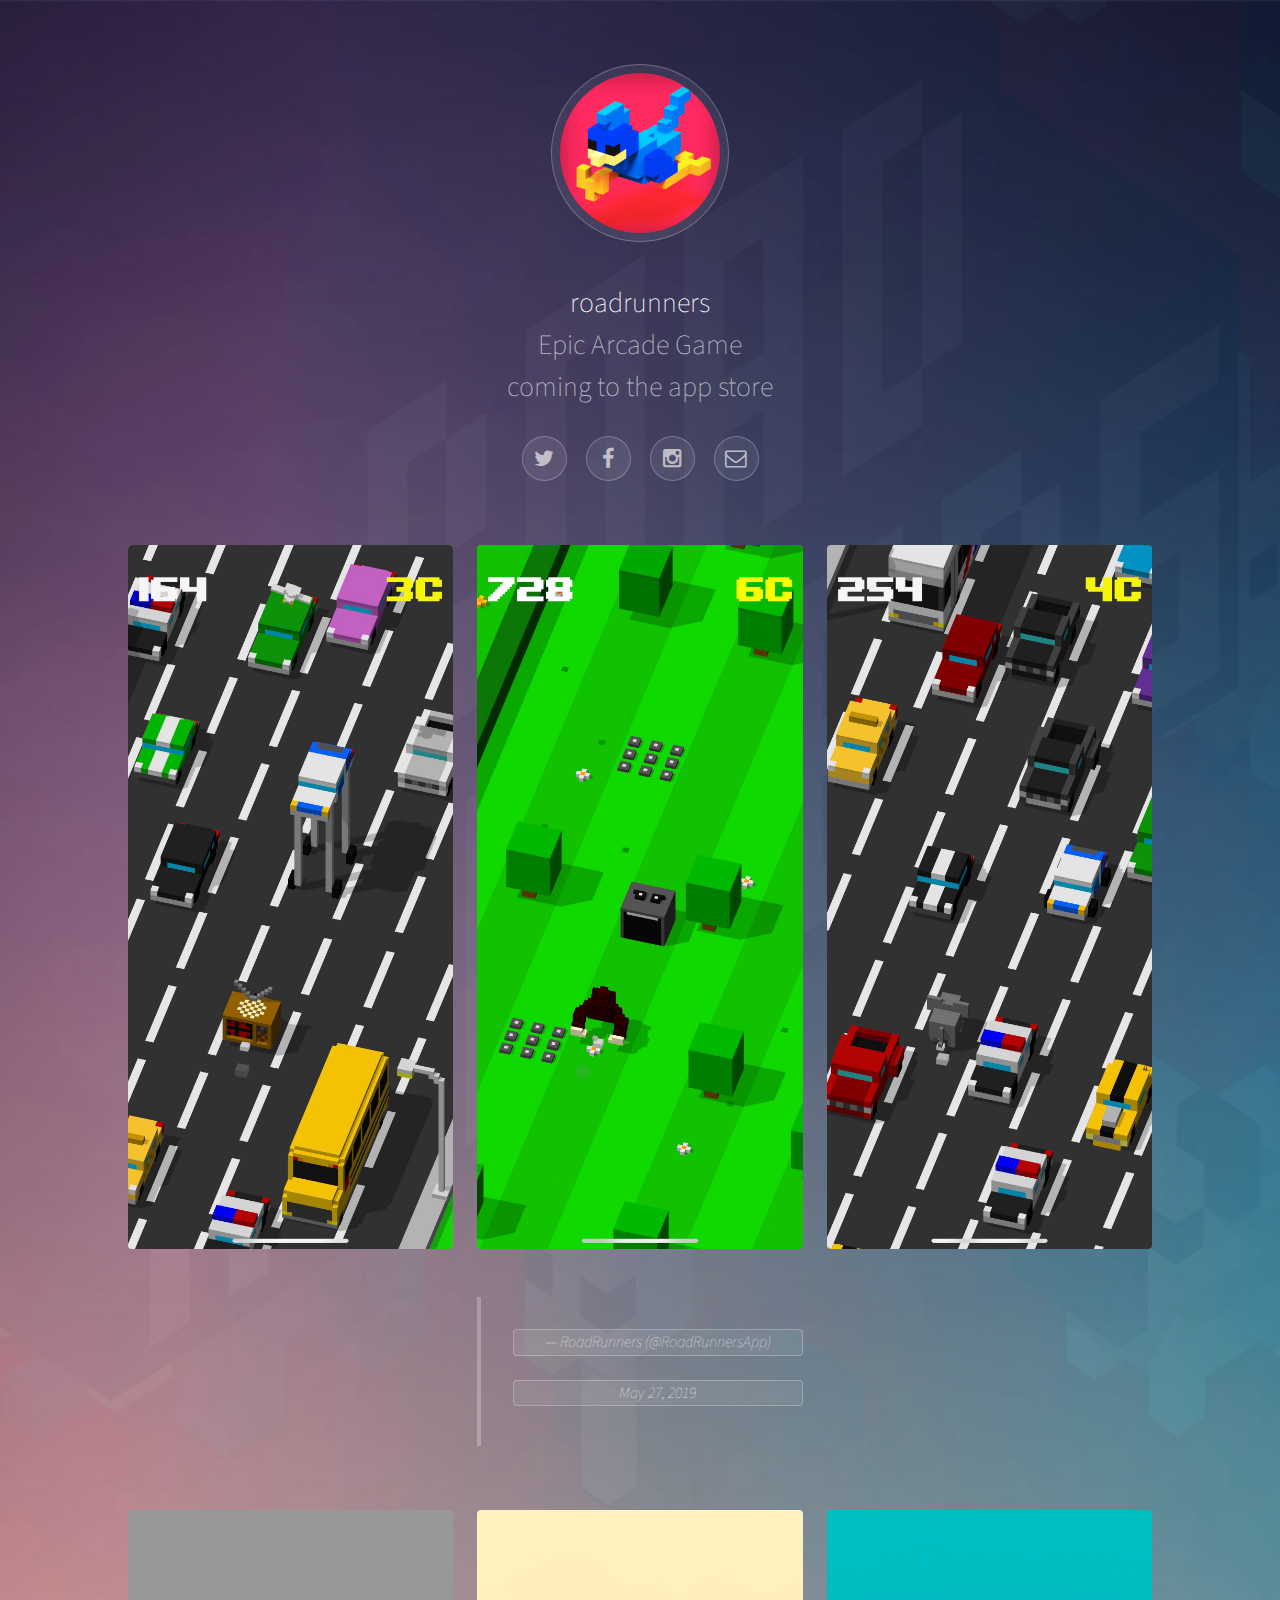
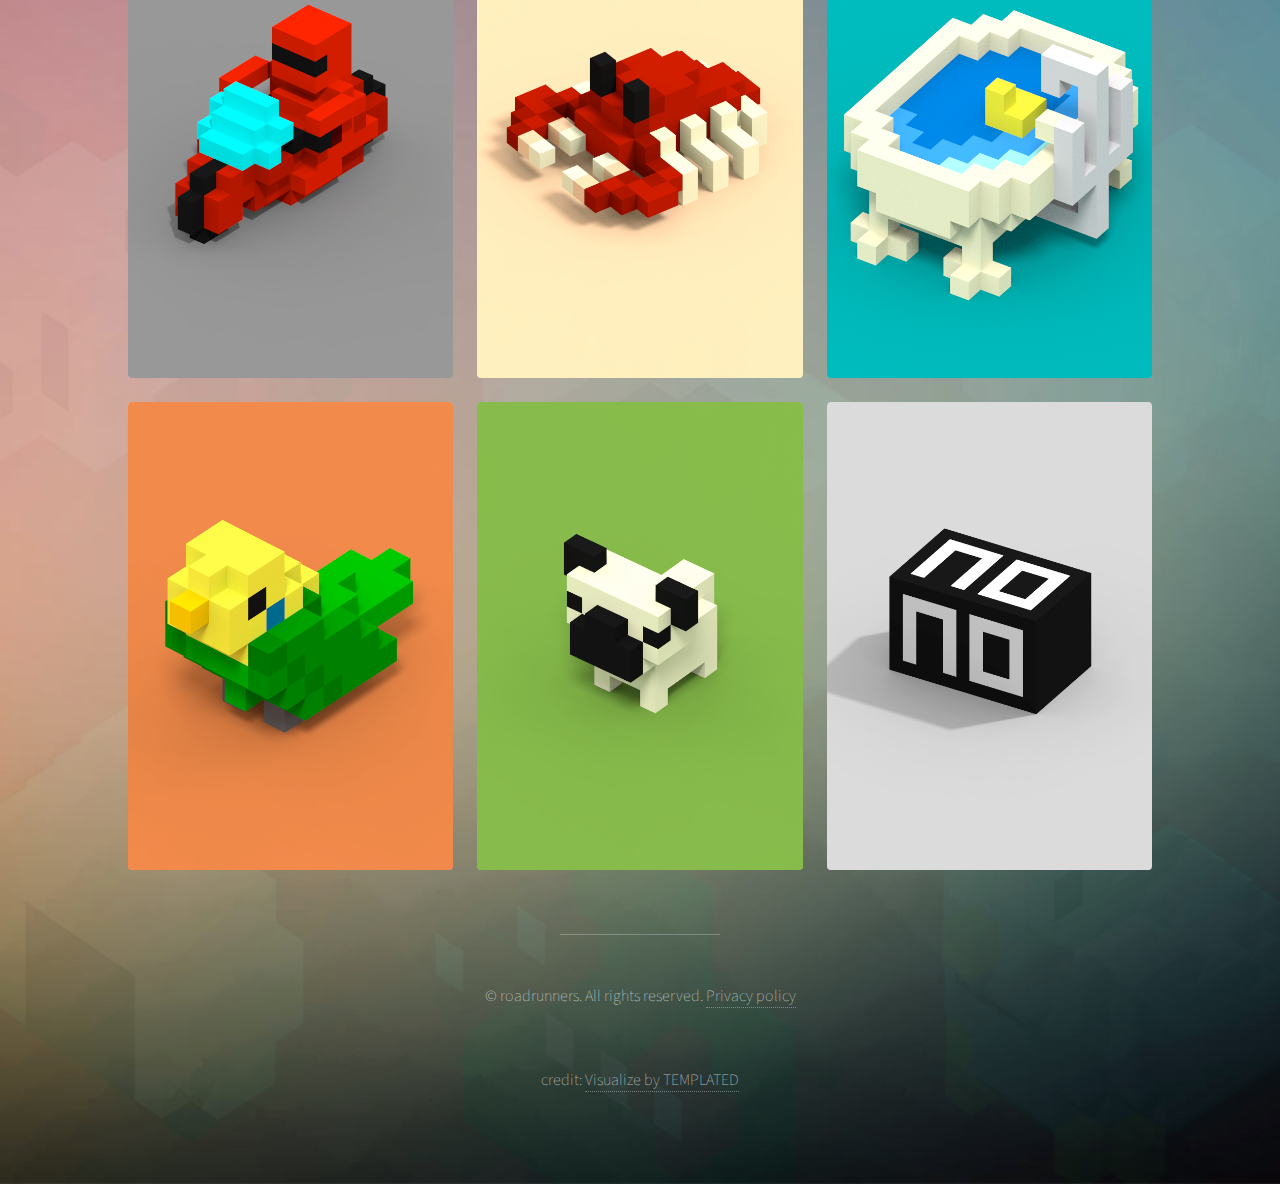
==== privacypolicy.html @ 6cb9d111 "Add files via upload" ====
<!DOCTYPE HTML>
<!--
	Visualize by TEMPLATED
	templated.co @templatedco
	Released for free under the Creative Commons Attribution 3.0 license (templated.co/license)
-->
<html>
	<head>
		<title>roadrunners</title>
		<meta charset="utf-8" />
		<meta name="viewport" content="width=device-width, initial-scale=1" />
		<link rel="stylesheet" href="assets/css/main.css" />
	</head>
	<body>

		<!-- Wrapper -->
			<div id="wrapper">

				<!-- Header -->
					<header id="header">
						<span class="avatar"><img src="images/avatar.jpg" alt="" /></span>
						<h1><strong>roadrunners</strong><br/>
                        Epic Arcade Game<br/>
						coming to the app store<br/>
                       <!-- <img src="images/badge.png" alt="" /> --></h1>
						<ul class="icons">
							<li><a href="https://twitter.com/?prefetchTimestamp=1560067220308" class="icon style2 fa-twitter"><span class="label">Twitter</span></a></li>
							<li><a href="#" class="icon style2 fa-facebook"><span class="label">Facebook</span></a></li>
							<li><a href="https://www.instagram.com" class="icon style2 fa-instagram"><span class="label">Instagram</span></a></li>
							<li><a href="mailto:lcsmnt@protonmail.com" class="icon style2 fa-envelope-o"><span class="label">Email</span></a></li>
						</ul>
					</header>

				<!-- Main -->
					<section id="main">

						<!-- Thumbnails -->
							<section class="thumbnails">
								<div>
									<a href="images/fulls/01.jpg">
										<img src="images/thumbs/x1.jpg" alt="" />
									</a>
									<!--<a href="images/fulls/02.jpg">
										<img src="images/thumbs/x2.jpg" alt="" />
										<h3>Lorem ipsum dolor sit amet</h3>
									</a> -->
								</div>
								<div>
									<a href="images/fulls/03.jpg">
										<img src="images/thumbs/x4.jpg" alt="" />
									</a>
									<a href="images/fulls/04.jpg">
                                        <blockquote class="twitter-tweet" data-lang="en"><p lang="und" dir="ltr">&mdash; RoadRunners (@RoadRunnersApp) <a href="https://twitter.com/RoadRunnersApp/status/1133110046114615296?ref_src=twsrc%5Etfw">May 27, 2019</a></blockquote> <script async src="https://platform.twitter.com/widgets.js" charset="utf-8"></script>
									</a>
									<!--<a href="images/fulls/05.jpg">
										<img src="images/thumbs/launch.jpg" alt="" />
										<h3>Lorem ipsum dolor sit amet</h3>
									</a> -->
								</div>
								<div>
									<a href="images/fulls/06.jpg">
										<img src="images/thumbs/x6.jpg" alt="" />
									</a>
									<!--<a href="images/fulls/07.jpg">
										<img src="images/thumbs/x5.jpg" alt="" />
										<h3>Lorem ipsum dolor sit amet</h3>
									</a> -->
								</div>
							</section>

					</section>
                    
                    <section id="main">
                        
                        <!-- Thumbnails 2 -->
                        <section class="thumbnails">
                            <div>
                                <a href="images/fulls/BikeAR.jpg">
                                    <img src="images/thumbs/BikeAR.jpg" alt="" />
                                </a>
                                <a href="images/fulls/02.jpg">
                                 <img src="images/thumbs/ParakeetAR.jpg" alt="" />
                                 </a>
                            </div>
                            <div>
                                <a href="images/fulls/CrabAR.jpg">
                                    <img src="images/thumbs/CrabAR.jpg" alt="" />
                                </a>
                                <a href="images/fulls/NoAR.jpg">
                                    <img src="images/thumbs/PugAR.jpg" alt="" />
                                </a>
                            </div>
                            <div>
                                <a href="images/fulls/OldTubAR.jpg">
                                    <img src="images/thumbs/OldTubAR.jpg" alt="" />
                                </a>
                                <a href="images/fulls/NoAR.jpg">
                                    <img src="images/thumbs/NoAR.jpg" alt="" />
                                </a>
                            </div>
                        </section>
                        
                    </section>
                    
                    
                    
				<!-- Footer -->
					<footer id="footer">
						<p>&copy; roadrunners. All rights reserved. <a href="http://templated.co">Privacy policy</a></p><br/>
                        <p>credit: <a href="http://templated.co">Visualize by TEMPLATED</a></p><br/>
					</footer>

			</div>

		<!-- Scripts -->
			<script src="assets/js/jquery.min.js"></script>
			<script src="assets/js/jquery.poptrox.min.js"></script>
			<script src="assets/js/skel.min.js"></script>
			<script src="assets/js/main.js"></script>

	</body>
</html>
---- assets/css/main.css ----
@charset "UTF-8";
@import url(font-awesome.min.css);
@import url("http://fonts.googleapis.com/css?family=Source+Sans+Pro:200");

/*
	Visualize by TEMPLATED
	templated.co @templatedco
	Released for free under the Creative Commons Attribution 3.0 license (templated.co/license)
*/

/* Reset */

	html, body, div, span, applet, object, iframe, h1, h2, h3, h4, h5, h6, p, blockquote, pre, a, abbr, acronym, address, big, cite, code, del, dfn, em, img, ins, kbd, q, s, samp, small, strike, strong, sub, sup, tt, var, b, u, i, center, dl, dt, dd, ol, ul, li, fieldset, form, label, legend, table, caption, tbody, tfoot, thead, tr, th, td, article, aside, canvas, details, embed, figure, figcaption, footer, header, hgroup, menu, nav, output, ruby, section, summary, time, mark, audio, video {
		margin: 0;
		padding: 0;
		border: 0;
		font-size: 100%;
		font: inherit;
		vertical-align: baseline;
	}

	article, aside, details, figcaption, figure, footer, header, hgroup, menu, nav, section {
		display: block;
	}

	body {
		line-height: 1;
	}

	ol, ul {
		list-style: none;
	}

	blockquote, q {
		quotes: none;
	}

	blockquote:before, blockquote:after, q:before, q:after {
		content: '';
		content: none;
	}

	table {
		border-collapse: collapse;
		border-spacing: 0;
	}

	body {
		-webkit-text-size-adjust: none;
	}

/* Box Model */

	*, *:before, *:after {
		-moz-box-sizing: border-box;
		-webkit-box-sizing: border-box;
		box-sizing: border-box;
	}

/* Grid */

	.row {
		border-bottom: solid 1px transparent;
		-moz-box-sizing: border-box;
		-webkit-box-sizing: border-box;
		box-sizing: border-box;
	}

	.row > * {
		float: left;
		-moz-box-sizing: border-box;
		-webkit-box-sizing: border-box;
		box-sizing: border-box;
	}

	.row:after, .row:before {
		content: '';
		display: block;
		clear: both;
		height: 0;
	}

	.row.uniform > * > :first-child {
		margin-top: 0;
	}

	.row.uniform > * > :last-child {
		margin-bottom: 0;
	}

	.row.\30 \25 > * {
		padding: 0 0 0 0em;
	}

	.row.\30 \25 {
		margin: 0 0 -1px 0em;
	}

	.row.uniform.\30 \25 > * {
		padding: 0em 0 0 0em;
	}

	.row.uniform.\30 \25 {
		margin: 0em 0 -1px 0em;
	}

	.row > * {
		padding: 0 0 0 2em;
	}

	.row {
		margin: 0 0 -1px -2em;
	}

	.row.uniform > * {
		padding: 2em 0 0 2em;
	}

	.row.uniform {
		margin: -2em 0 -1px -2em;
	}

	.row.\32 00\25 > * {
		padding: 0 0 0 4em;
	}

	.row.\32 00\25 {
		margin: 0 0 -1px -4em;
	}

	.row.uniform.\32 00\25 > * {
		padding: 4em 0 0 4em;
	}

	.row.uniform.\32 00\25 {
		margin: -4em 0 -1px -4em;
	}

	.row.\31 50\25 > * {
		padding: 0 0 0 3em;
	}

	.row.\31 50\25 {
		margin: 0 0 -1px -3em;
	}

	.row.uniform.\31 50\25 > * {
		padding: 3em 0 0 3em;
	}

	.row.uniform.\31 50\25 {
		margin: -3em 0 -1px -3em;
	}

	.row.\35 0\25 > * {
		padding: 0 0 0 1em;
	}

	.row.\35 0\25 {
		margin: 0 0 -1px -1em;
	}

	.row.uniform.\35 0\25 > * {
		padding: 1em 0 0 1em;
	}

	.row.uniform.\35 0\25 {
		margin: -1em 0 -1px -1em;
	}

	.row.\32 5\25 > * {
		padding: 0 0 0 0.5em;
	}

	.row.\32 5\25 {
		margin: 0 0 -1px -0.5em;
	}

	.row.uniform.\32 5\25 > * {
		padding: 0.5em 0 0 0.5em;
	}

	.row.uniform.\32 5\25 {
		margin: -0.5em 0 -1px -0.5em;
	}

	.\31 2u, .\31 2u\24 {
		width: 100%;
		clear: none;
		margin-left: 0;
	}

	.\31 1u, .\31 1u\24 {
		width: 91.6666666667%;
		clear: none;
		margin-left: 0;
	}

	.\31 0u, .\31 0u\24 {
		width: 83.3333333333%;
		clear: none;
		margin-left: 0;
	}

	.\39 u, .\39 u\24 {
		width: 75%;
		clear: none;
		margin-left: 0;
	}

	.\38 u, .\38 u\24 {
		width: 66.6666666667%;
		clear: none;
		margin-left: 0;
	}

	.\37 u, .\37 u\24 {
		width: 58.3333333333%;
		clear: none;
		margin-left: 0;
	}

	.\36 u, .\36 u\24 {
		width: 50%;
		clear: none;
		margin-left: 0;
	}

	.\35 u, .\35 u\24 {
		width: 41.6666666667%;
		clear: none;
		margin-left: 0;
	}

	.\34 u, .\34 u\24 {
		width: 33.3333333333%;
		clear: none;
		margin-left: 0;
	}

	.\33 u, .\33 u\24 {
		width: 25%;
		clear: none;
		margin-left: 0;
	}

	.\32 u, .\32 u\24 {
		width: 16.6666666667%;
		clear: none;
		margin-left: 0;
	}

	.\31 u, .\31 u\24 {
		width: 8.3333333333%;
		clear: none;
		margin-left: 0;
	}

	.\31 2u\24 + *,
	.\31 1u\24 + *,
	.\31 0u\24 + *,
	.\39 u\24 + *,
	.\38 u\24 + *,
	.\37 u\24 + *,
	.\36 u\24 + *,
	.\35 u\24 + *,
	.\34 u\24 + *,
	.\33 u\24 + *,
	.\32 u\24 + *,
	.\31 u\24 + * {
		clear: left;
	}

	.\-11u {
		margin-left: 91.66667%;
	}

	.\-10u {
		margin-left: 83.33333%;
	}

	.\-9u {
		margin-left: 75%;
	}

	.\-8u {
		margin-left: 66.66667%;
	}

	.\-7u {
		margin-left: 58.33333%;
	}

	.\-6u {
		margin-left: 50%;
	}

	.\-5u {
		margin-left: 41.66667%;
	}

	.\-4u {
		margin-left: 33.33333%;
	}

	.\-3u {
		margin-left: 25%;
	}

	.\-2u {
		margin-left: 16.66667%;
	}

	.\-1u {
		margin-left: 8.33333%;
	}

	@media screen and (max-width: 1680px) {

		.row > * {
			padding: 0 0 0 2em;
		}

		.row {
			margin: 0 0 -1px -2em;
		}

		.row.uniform > * {
			padding: 2em 0 0 2em;
		}

		.row.uniform {
			margin: -2em 0 -1px -2em;
		}

		.row.\32 00\25 > * {
			padding: 0 0 0 4em;
		}

		.row.\32 00\25 {
			margin: 0 0 -1px -4em;
		}

		.row.uniform.\32 00\25 > * {
			padding: 4em 0 0 4em;
		}

		.row.uniform.\32 00\25 {
			margin: -4em 0 -1px -4em;
		}

		.row.\31 50\25 > * {
			padding: 0 0 0 3em;
		}

		.row.\31 50\25 {
			margin: 0 0 -1px -3em;
		}

		.row.uniform.\31 50\25 > * {
			padding: 3em 0 0 3em;
		}

		.row.uniform.\31 50\25 {
			margin: -3em 0 -1px -3em;
		}

		.row.\35 0\25 > * {
			padding: 0 0 0 1em;
		}

		.row.\35 0\25 {
			margin: 0 0 -1px -1em;
		}

		.row.uniform.\35 0\25 > * {
			padding: 1em 0 0 1em;
		}

		.row.uniform.\35 0\25 {
			margin: -1em 0 -1px -1em;
		}

		.row.\32 5\25 > * {
			padding: 0 0 0 0.5em;
		}

		.row.\32 5\25 {
			margin: 0 0 -1px -0.5em;
		}

		.row.uniform.\32 5\25 > * {
			padding: 0.5em 0 0 0.5em;
		}

		.row.uniform.\32 5\25 {
			margin: -0.5em 0 -1px -0.5em;
		}

		.\31 2u\28xlarge\29, .\31 2u\24\28xlarge\29 {
			width: 100%;
			clear: none;
			margin-left: 0;
		}

		.\31 1u\28xlarge\29, .\31 1u\24\28xlarge\29 {
			width: 91.6666666667%;
			clear: none;
			margin-left: 0;
		}

		.\31 0u\28xlarge\29, .\31 0u\24\28xlarge\29 {
			width: 83.3333333333%;
			clear: none;
			margin-left: 0;
		}

		.\39 u\28xlarge\29, .\39 u\24\28xlarge\29 {
			width: 75%;
			clear: none;
			margin-left: 0;
		}

		.\38 u\28xlarge\29, .\38 u\24\28xlarge\29 {
			width: 66.6666666667%;
			clear: none;
			margin-left: 0;
		}

		.\37 u\28xlarge\29, .\37 u\24\28xlarge\29 {
			width: 58.3333333333%;
			clear: none;
			margin-left: 0;
		}

		.\36 u\28xlarge\29, .\36 u\24\28xlarge\29 {
			width: 50%;
			clear: none;
			margin-left: 0;
		}

		.\35 u\28xlarge\29, .\35 u\24\28xlarge\29 {
			width: 41.6666666667%;
			clear: none;
			margin-left: 0;
		}

		.\34 u\28xlarge\29, .\34 u\24\28xlarge\29 {
			width: 33.3333333333%;
			clear: none;
			margin-left: 0;
		}

		.\33 u\28xlarge\29, .\33 u\24\28xlarge\29 {
			width: 25%;
			clear: none;
			margin-left: 0;
		}

		.\32 u\28xlarge\29, .\32 u\24\28xlarge\29 {
			width: 16.6666666667%;
			clear: none;
			margin-left: 0;
		}

		.\31 u\28xlarge\29, .\31 u\24\28xlarge\29 {
			width: 8.3333333333%;
			clear: none;
			margin-left: 0;
		}

		.\31 2u\24\28xlarge\29 + *,
		.\31 1u\24\28xlarge\29 + *,
		.\31 0u\24\28xlarge\29 + *,
		.\39 u\24\28xlarge\29 + *,
		.\38 u\24\28xlarge\29 + *,
		.\37 u\24\28xlarge\29 + *,
		.\36 u\24\28xlarge\29 + *,
		.\35 u\24\28xlarge\29 + *,
		.\34 u\24\28xlarge\29 + *,
		.\33 u\24\28xlarge\29 + *,
		.\32 u\24\28xlarge\29 + *,
		.\31 u\24\28xlarge\29 + * {
			clear: left;
		}

		.\-11u\28xlarge\29 {
			margin-left: 91.66667%;
		}

		.\-10u\28xlarge\29 {
			margin-left: 83.33333%;
		}

		.\-9u\28xlarge\29 {
			margin-left: 75%;
		}

		.\-8u\28xlarge\29 {
			margin-left: 66.66667%;
		}

		.\-7u\28xlarge\29 {
			margin-left: 58.33333%;
		}

		.\-6u\28xlarge\29 {
			margin-left: 50%;
		}

		.\-5u\28xlarge\29 {
			margin-left: 41.66667%;
		}

		.\-4u\28xlarge\29 {
			margin-left: 33.33333%;
		}

		.\-3u\28xlarge\29 {
			margin-left: 25%;
		}

		.\-2u\28xlarge\29 {
			margin-left: 16.66667%;
		}

		.\-1u\28xlarge\29 {
			margin-left: 8.33333%;
		}

	}

	@media screen and (max-width: 1280px) {

		.row > * {
			padding: 0 0 0 2em;
		}

		.row {
			margin: 0 0 -1px -2em;
		}

		.row.uniform > * {
			padding: 2em 0 0 2em;
		}

		.row.uniform {
			margin: -2em 0 -1px -2em;
		}

		.row.\32 00\25 > * {
			padding: 0 0 0 4em;
		}

		.row.\32 00\25 {
			margin: 0 0 -1px -4em;
		}

		.row.uniform.\32 00\25 > * {
			padding: 4em 0 0 4em;
		}

		.row.uniform.\32 00\25 {
			margin: -4em 0 -1px -4em;
		}

		.row.\31 50\25 > * {
			padding: 0 0 0 3em;
		}

		.row.\31 50\25 {
			margin: 0 0 -1px -3em;
		}

		.row.uniform.\31 50\25 > * {
			padding: 3em 0 0 3em;
		}

		.row.uniform.\31 50\25 {
			margin: -3em 0 -1px -3em;
		}

		.row.\35 0\25 > * {
			padding: 0 0 0 1em;
		}

		.row.\35 0\25 {
			margin: 0 0 -1px -1em;
		}

		.row.uniform.\35 0\25 > * {
			padding: 1em 0 0 1em;
		}

		.row.uniform.\35 0\25 {
			margin: -1em 0 -1px -1em;
		}

		.row.\32 5\25 > * {
			padding: 0 0 0 0.5em;
		}

		.row.\32 5\25 {
			margin: 0 0 -1px -0.5em;
		}

		.row.uniform.\32 5\25 > * {
			padding: 0.5em 0 0 0.5em;
		}

		.row.uniform.\32 5\25 {
			margin: -0.5em 0 -1px -0.5em;
		}

		.\31 2u\28large\29, .\31 2u\24\28large\29 {
			width: 100%;
			clear: none;
			margin-left: 0;
		}

		.\31 1u\28large\29, .\31 1u\24\28large\29 {
			width: 91.6666666667%;
			clear: none;
			margin-left: 0;
		}

		.\31 0u\28large\29, .\31 0u\24\28large\29 {
			width: 83.3333333333%;
			clear: none;
			margin-left: 0;
		}

		.\39 u\28large\29, .\39 u\24\28large\29 {
			width: 75%;
			clear: none;
			margin-left: 0;
		}

		.\38 u\28large\29, .\38 u\24\28large\29 {
			width: 66.6666666667%;
			clear: none;
			margin-left: 0;
		}

		.\37 u\28large\29, .\37 u\24\28large\29 {
			width: 58.3333333333%;
			clear: none;
			margin-left: 0;
		}

		.\36 u\28large\29, .\36 u\24\28large\29 {
			width: 50%;
			clear: none;
			margin-left: 0;
		}

		.\35 u\28large\29, .\35 u\24\28large\29 {
			width: 41.6666666667%;
			clear: none;
			margin-left: 0;
		}

		.\34 u\28large\29, .\34 u\24\28large\29 {
			width: 33.3333333333%;
			clear: none;
			margin-left: 0;
		}

		.\33 u\28large\29, .\33 u\24\28large\29 {
			width: 25%;
			clear: none;
			margin-left: 0;
		}

		.\32 u\28large\29, .\32 u\24\28large\29 {
			width: 16.6666666667%;
			clear: none;
			margin-left: 0;
		}

		.\31 u\28large\29, .\31 u\24\28large\29 {
			width: 8.3333333333%;
			clear: none;
			margin-left: 0;
		}

		.\31 2u\24\28large\29 + *,
		.\31 1u\24\28large\29 + *,
		.\31 0u\24\28large\29 + *,
		.\39 u\24\28large\29 + *,
		.\38 u\24\28large\29 + *,
		.\37 u\24\28large\29 + *,
		.\36 u\24\28large\29 + *,
		.\35 u\24\28large\29 + *,
		.\34 u\24\28large\29 + *,
		.\33 u\24\28large\29 + *,
		.\32 u\24\28large\29 + *,
		.\31 u\24\28large\29 + * {
			clear: left;
		}

		.\-11u\28large\29 {
			margin-left: 91.66667%;
		}

		.\-10u\28large\29 {
			margin-left: 83.33333%;
		}

		.\-9u\28large\29 {
			margin-left: 75%;
		}

		.\-8u\28large\29 {
			margin-left: 66.66667%;
		}

		.\-7u\28large\29 {
			margin-left: 58.33333%;
		}

		.\-6u\28large\29 {
			margin-left: 50%;
		}

		.\-5u\28large\29 {
			margin-left: 41.66667%;
		}

		.\-4u\28large\29 {
			margin-left: 33.33333%;
		}

		.\-3u\28large\29 {
			margin-left: 25%;
		}

		.\-2u\28large\29 {
			margin-left: 16.66667%;
		}

		.\-1u\28large\29 {
			margin-left: 8.33333%;
		}

	}

	@media screen and (max-width: 980px) {

		.row > * {
			padding: 0 0 0 2em;
		}

		.row {
			margin: 0 0 -1px -2em;
		}

		.row.uniform > * {
			padding: 2em 0 0 2em;
		}

		.row.uniform {
			margin: -2em 0 -1px -2em;
		}

		.row.\32 00\25 > * {
			padding: 0 0 0 4em;
		}

		.row.\32 00\25 {
			margin: 0 0 -1px -4em;
		}

		.row.uniform.\32 00\25 > * {
			padding: 4em 0 0 4em;
		}

		.row.uniform.\32 00\25 {
			margin: -4em 0 -1px -4em;
		}

		.row.\31 50\25 > * {
			padding: 0 0 0 3em;
		}

		.row.\31 50\25 {
			margin: 0 0 -1px -3em;
		}

		.row.uniform.\31 50\25 > * {
			padding: 3em 0 0 3em;
		}

		.row.uniform.\31 50\25 {
			margin: -3em 0 -1px -3em;
		}

		.row.\35 0\25 > * {
			padding: 0 0 0 1em;
		}

		.row.\35 0\25 {
			margin: 0 0 -1px -1em;
		}

		.row.uniform.\35 0\25 > * {
			padding: 1em 0 0 1em;
		}

		.row.uniform.\35 0\25 {
			margin: -1em 0 -1px -1em;
		}

		.row.\32 5\25 > * {
			padding: 0 0 0 0.5em;
		}

		.row.\32 5\25 {
			margin: 0 0 -1px -0.5em;
		}

		.row.uniform.\32 5\25 > * {
			padding: 0.5em 0 0 0.5em;
		}

		.row.uniform.\32 5\25 {
			margin: -0.5em 0 -1px -0.5em;
		}

		.\31 2u\28medium\29, .\31 2u\24\28medium\29 {
			width: 100%;
			clear: none;
			margin-left: 0;
		}

		.\31 1u\28medium\29, .\31 1u\24\28medium\29 {
			width: 91.6666666667%;
			clear: none;
			margin-left: 0;
		}

		.\31 0u\28medium\29, .\31 0u\24\28medium\29 {
			width: 83.3333333333%;
			clear: none;
			margin-left: 0;
		}

		.\39 u\28medium\29, .\39 u\24\28medium\29 {
			width: 75%;
			clear: none;
			margin-left: 0;
		}

		.\38 u\28medium\29, .\38 u\24\28medium\29 {
			width: 66.6666666667%;
			clear: none;
			margin-left: 0;
		}

		.\37 u\28medium\29, .\37 u\24\28medium\29 {
			width: 58.3333333333%;
			clear: none;
			margin-left: 0;
		}

		.\36 u\28medium\29, .\36 u\24\28medium\29 {
			width: 50%;
			clear: none;
			margin-left: 0;
		}

		.\35 u\28medium\29, .\35 u\24\28medium\29 {
			width: 41.6666666667%;
			clear: none;
			margin-left: 0;
		}

		.\34 u\28medium\29, .\34 u\24\28medium\29 {
			width: 33.3333333333%;
			clear: none;
			margin-left: 0;
		}

		.\33 u\28medium\29, .\33 u\24\28medium\29 {
			width: 25%;
			clear: none;
			margin-left: 0;
		}

		.\32 u\28medium\29, .\32 u\24\28medium\29 {
			width: 16.6666666667%;
			clear: none;
			margin-left: 0;
		}

		.\31 u\28medium\29, .\31 u\24\28medium\29 {
			width: 8.3333333333%;
			clear: none;
			margin-left: 0;
		}

		.\31 2u\24\28medium\29 + *,
		.\31 1u\24\28medium\29 + *,
		.\31 0u\24\28medium\29 + *,
		.\39 u\24\28medium\29 + *,
		.\38 u\24\28medium\29 + *,
		.\37 u\24\28medium\29 + *,
		.\36 u\24\28medium\29 + *,
		.\35 u\24\28medium\29 + *,
		.\34 u\24\28medium\29 + *,
		.\33 u\24\28medium\29 + *,
		.\32 u\24\28medium\29 + *,
		.\31 u\24\28medium\29 + * {
			clear: left;
		}

		.\-11u\28medium\29 {
			margin-left: 91.66667%;
		}

		.\-10u\28medium\29 {
			margin-left: 83.33333%;
		}

		.\-9u\28medium\29 {
			margin-left: 75%;
		}

		.\-8u\28medium\29 {
			margin-left: 66.66667%;
		}

		.\-7u\28medium\29 {
			margin-left: 58.33333%;
		}

		.\-6u\28medium\29 {
			margin-left: 50%;
		}

		.\-5u\28medium\29 {
			margin-left: 41.66667%;
		}

		.\-4u\28medium\29 {
			margin-left: 33.33333%;
		}

		.\-3u\28medium\29 {
			margin-left: 25%;
		}

		.\-2u\28medium\29 {
			margin-left: 16.66667%;
		}

		.\-1u\28medium\29 {
			margin-left: 8.33333%;
		}

	}

	@media screen and (max-width: 736px) {

		.row > * {
			padding: 0 0 0 2em;
		}

		.row {
			margin: 0 0 -1px -2em;
		}

		.row.uniform > * {
			padding: 2em 0 0 2em;
		}

		.row.uniform {
			margin: -2em 0 -1px -2em;
		}

		.row.\32 00\25 > * {
			padding: 0 0 0 4em;
		}

		.row.\32 00\25 {
			margin: 0 0 -1px -4em;
		}

		.row.uniform.\32 00\25 > * {
			padding: 4em 0 0 4em;
		}

		.row.uniform.\32 00\25 {
			margin: -4em 0 -1px -4em;
		}

		.row.\31 50\25 > * {
			padding: 0 0 0 3em;
		}

		.row.\31 50\25 {
			margin: 0 0 -1px -3em;
		}

		.row.uniform.\31 50\25 > * {
			padding: 3em 0 0 3em;
		}

		.row.uniform.\31 50\25 {
			margin: -3em 0 -1px -3em;
		}

		.row.\35 0\25 > * {
			padding: 0 0 0 1em;
		}

		.row.\35 0\25 {
			margin: 0 0 -1px -1em;
		}

		.row.uniform.\35 0\25 > * {
			padding: 1em 0 0 1em;
		}

		.row.uniform.\35 0\25 {
			margin: -1em 0 -1px -1em;
		}

		.row.\32 5\25 > * {
			padding: 0 0 0 0.5em;
		}

		.row.\32 5\25 {
			margin: 0 0 -1px -0.5em;
		}

		.row.uniform.\32 5\25 > * {
			padding: 0.5em 0 0 0.5em;
		}

		.row.uniform.\32 5\25 {
			margin: -0.5em 0 -1px -0.5em;
		}

		.\31 2u\28small\29, .\31 2u\24\28small\29 {
			width: 100%;
			clear: none;
			margin-left: 0;
		}

		.\31 1u\28small\29, .\31 1u\24\28small\29 {
			width: 91.6666666667%;
			clear: none;
			margin-left: 0;
		}

		.\31 0u\28small\29, .\31 0u\24\28small\29 {
			width: 83.3333333333%;
			clear: none;
			margin-left: 0;
		}

		.\39 u\28small\29, .\39 u\24\28small\29 {
			width: 75%;
			clear: none;
			margin-left: 0;
		}

		.\38 u\28small\29, .\38 u\24\28small\29 {
			width: 66.6666666667%;
			clear: none;
			margin-left: 0;
		}

		.\37 u\28small\29, .\37 u\24\28small\29 {
			width: 58.3333333333%;
			clear: none;
			margin-left: 0;
		}

		.\36 u\28small\29, .\36 u\24\28small\29 {
			width: 50%;
			clear: none;
			margin-left: 0;
		}

		.\35 u\28small\29, .\35 u\24\28small\29 {
			width: 41.6666666667%;
			clear: none;
			margin-left: 0;
		}

		.\34 u\28small\29, .\34 u\24\28small\29 {
			width: 33.3333333333%;
			clear: none;
			margin-left: 0;
		}

		.\33 u\28small\29, .\33 u\24\28small\29 {
			width: 25%;
			clear: none;
			margin-left: 0;
		}

		.\32 u\28small\29, .\32 u\24\28small\29 {
			width: 16.6666666667%;
			clear: none;
			margin-left: 0;
		}

		.\31 u\28small\29, .\31 u\24\28small\29 {
			width: 8.3333333333%;
			clear: none;
			margin-left: 0;
		}

		.\31 2u\24\28small\29 + *,
		.\31 1u\24\28small\29 + *,
		.\31 0u\24\28small\29 + *,
		.\39 u\24\28small\29 + *,
		.\38 u\24\28small\29 + *,
		.\37 u\24\28small\29 + *,
		.\36 u\24\28small\29 + *,
		.\35 u\24\28small\29 + *,
		.\34 u\24\28small\29 + *,
		.\33 u\24\28small\29 + *,
		.\32 u\24\28small\29 + *,
		.\31 u\24\28small\29 + * {
			clear: left;
		}

		.\-11u\28small\29 {
			margin-left: 91.66667%;
		}

		.\-10u\28small\29 {
			margin-left: 83.33333%;
		}

		.\-9u\28small\29 {
			margin-left: 75%;
		}

		.\-8u\28small\29 {
			margin-left: 66.66667%;
		}

		.\-7u\28small\29 {
			margin-left: 58.33333%;
		}

		.\-6u\28small\29 {
			margin-left: 50%;
		}

		.\-5u\28small\29 {
			margin-left: 41.66667%;
		}

		.\-4u\28small\29 {
			margin-left: 33.33333%;
		}

		.\-3u\28small\29 {
			margin-left: 25%;
		}

		.\-2u\28small\29 {
			margin-left: 16.66667%;
		}

		.\-1u\28small\29 {
			margin-left: 8.33333%;
		}

	}

	@media screen and (max-width: 480px) {

		.row > * {
			padding: 0 0 0 2em;
		}

		.row {
			margin: 0 0 -1px -2em;
		}

		.row.uniform > * {
			padding: 2em 0 0 2em;
		}

		.row.uniform {
			margin: -2em 0 -1px -2em;
		}

		.row.\32 00\25 > * {
			padding: 0 0 0 4em;
		}

		.row.\32 00\25 {
			margin: 0 0 -1px -4em;
		}

		.row.uniform.\32 00\25 > * {
			padding: 4em 0 0 4em;
		}

		.row.uniform.\32 00\25 {
			margin: -4em 0 -1px -4em;
		}

		.row.\31 50\25 > * {
			padding: 0 0 0 3em;
		}

		.row.\31 50\25 {
			margin: 0 0 -1px -3em;
		}

		.row.uniform.\31 50\25 > * {
			padding: 3em 0 0 3em;
		}

		.row.uniform.\31 50\25 {
			margin: -3em 0 -1px -3em;
		}

		.row.\35 0\25 > * {
			padding: 0 0 0 1em;
		}

		.row.\35 0\25 {
			margin: 0 0 -1px -1em;
		}

		.row.uniform.\35 0\25 > * {
			padding: 1em 0 0 1em;
		}

		.row.uniform.\35 0\25 {
			margin: -1em 0 -1px -1em;
		}

		.row.\32 5\25 > * {
			padding: 0 0 0 0.5em;
		}

		.row.\32 5\25 {
			margin: 0 0 -1px -0.5em;
		}

		.row.uniform.\32 5\25 > * {
			padding: 0.5em 0 0 0.5em;
		}

		.row.uniform.\32 5\25 {
			margin: -0.5em 0 -1px -0.5em;
		}

		.\31 2u\28xsmall\29, .\31 2u\24\28xsmall\29 {
			width: 100%;
			clear: none;
			margin-left: 0;
		}

		.\31 1u\28xsmall\29, .\31 1u\24\28xsmall\29 {
			width: 91.6666666667%;
			clear: none;
			margin-left: 0;
		}

		.\31 0u\28xsmall\29, .\31 0u\24\28xsmall\29 {
			width: 83.3333333333%;
			clear: none;
			margin-left: 0;
		}

		.\39 u\28xsmall\29, .\39 u\24\28xsmall\29 {
			width: 75%;
			clear: none;
			margin-left: 0;
		}

		.\38 u\28xsmall\29, .\38 u\24\28xsmall\29 {
			width: 66.6666666667%;
			clear: none;
			margin-left: 0;
		}

		.\37 u\28xsmall\29, .\37 u\24\28xsmall\29 {
			width: 58.3333333333%;
			clear: none;
			margin-left: 0;
		}

		.\36 u\28xsmall\29, .\36 u\24\28xsmall\29 {
			width: 50%;
			clear: none;
			margin-left: 0;
		}

		.\35 u\28xsmall\29, .\35 u\24\28xsmall\29 {
			width: 41.6666666667%;
			clear: none;
			margin-left: 0;
		}

		.\34 u\28xsmall\29, .\34 u\24\28xsmall\29 {
			width: 33.3333333333%;
			clear: none;
			margin-left: 0;
		}

		.\33 u\28xsmall\29, .\33 u\24\28xsmall\29 {
			width: 25%;
			clear: none;
			margin-left: 0;
		}

		.\32 u\28xsmall\29, .\32 u\24\28xsmall\29 {
			width: 16.6666666667%;
			clear: none;
			margin-left: 0;
		}

		.\31 u\28xsmall\29, .\31 u\24\28xsmall\29 {
			width: 8.3333333333%;
			clear: none;
			margin-left: 0;
		}

		.\31 2u\24\28xsmall\29 + *,
		.\31 1u\24\28xsmall\29 + *,
		.\31 0u\24\28xsmall\29 + *,
		.\39 u\24\28xsmall\29 + *,
		.\38 u\24\28xsmall\29 + *,
		.\37 u\24\28xsmall\29 + *,
		.\36 u\24\28xsmall\29 + *,
		.\35 u\24\28xsmall\29 + *,
		.\34 u\24\28xsmall\29 + *,
		.\33 u\24\28xsmall\29 + *,
		.\32 u\24\28xsmall\29 + *,
		.\31 u\24\28xsmall\29 + * {
			clear: left;
		}

		.\-11u\28xsmall\29 {
			margin-left: 91.66667%;
		}

		.\-10u\28xsmall\29 {
			margin-left: 83.33333%;
		}

		.\-9u\28xsmall\29 {
			margin-left: 75%;
		}

		.\-8u\28xsmall\29 {
			margin-left: 66.66667%;
		}

		.\-7u\28xsmall\29 {
			margin-left: 58.33333%;
		}

		.\-6u\28xsmall\29 {
			margin-left: 50%;
		}

		.\-5u\28xsmall\29 {
			margin-left: 41.66667%;
		}

		.\-4u\28xsmall\29 {
			margin-left: 33.33333%;
		}

		.\-3u\28xsmall\29 {
			margin-left: 25%;
		}

		.\-2u\28xsmall\29 {
			margin-left: 16.66667%;
		}

		.\-1u\28xsmall\29 {
			margin-left: 8.33333%;
		}

	}

/* Basic */

	@-ms-viewport {
		width: device-width;
	}

	body {
		-ms-overflow-style: scrollbar;
	}

	@media screen and (max-width: 480px) {

		html, body {
			min-width: 320px;
		}

	}

	body {
		background-color: #000;
		background-image: url("../../images/bg.jpg");
		background-size: cover;
		background-position: top center;
	}

		body.is-loading *, body.is-loading *:before, body.is-loading *:after {
			-moz-animation: none !important;
			-webkit-animation: none !important;
			-ms-animation: none !important;
			animation: none !important;
			-moz-transition: none !important;
			-webkit-transition: none !important;
			-ms-transition: none !important;
			transition: none !important;
		}

/* Type */

	body, input, select, textarea {
		color: rgba(255, 255, 255, 0.65);
		font-family: "Source Sans Pro", Helvetica, sans-serif;
		font-size: 13pt;
		font-weight: 200;
		line-height: 1.65;
	}

		@media screen and (max-width: 1280px) {

			body, input, select, textarea {
				font-size: 12pt;
			}

		}

	a {
		color: inherit;
		text-decoration: none;
		border-bottom: dotted 1px rgba(255, 255, 255, 0.35);
		-moz-transition: border-bottom-color 0.2s ease-in-out, color 0.2s ease-in-out;
		-webkit-transition: border-bottom-color 0.2s ease-in-out, color 0.2s ease-in-out;
		-ms-transition: border-bottom-color 0.2s ease-in-out, color 0.2s ease-in-out;
		transition: border-bottom-color 0.2s ease-in-out, color 0.2s ease-in-out;
	}

		a:hover {
			color: #ffffff;
			border-bottom-color: transparent;
		}

	strong, b {
		color: #ffffff;
		font-weight: 200;
	}

	em, i {
		font-style: italic;
	}

	p {
		margin: 0 0 2em 0;
	}

	h1, h2, h3, h4, h5, h6 {
		color: #ffffff;
		font-weight: 200;
		line-height: 1.5;
		margin: 0 0 1em 0;
	}

		h1 a, h2 a, h3 a, h4 a, h5 a, h6 a {
			color: inherit;
			text-decoration: none;
		}

		@media screen and (max-width: 980px) {

			h1 br, h2 br, h3 br, h4 br, h5 br, h6 br {
				display: none;
			}

		}

	h1 {
		font-size: 1.75em;
	}

		@media screen and (max-width: 980px) {

			h1 {
				font-size: 1.5em;
			}

		}

		@media screen and (max-width: 736px) {

			h1 {
				font-size: 1.25em;
			}

		}

	h2 {
		font-size: 1.35em;
	}

		@media screen and (max-width: 736px) {

			h2 {
				font-size: 1em;
			}

		}

	h3 {
		font-size: 1em;
	}

	h4 {
		font-size: 1em;
	}

	h5 {
		font-size: 0.9em;
	}

	h6 {
		font-size: 0.7em;
	}

	sub {
		font-size: 0.8em;
		position: relative;
		top: 0.5em;
	}

	sup {
		font-size: 0.8em;
		position: relative;
		top: -0.5em;
	}

	blockquote {
		border-left: solid 4px rgba(255, 255, 255, 0.25);
		font-style: italic;
		margin: 0 0 2em 0;
		padding: 0.5em 0 0.5em 2em;
	}

	code {
		background: rgba(255, 255, 255, 0.075);
		border-radius: 4px;
		border: solid 1px rgba(255, 255, 255, 0.25);
		font-family: "Courier New", monospace;
		font-size: 0.9em;
		margin: 0 0.25em;
		padding: 0.25em 0.65em;
	}

	pre {
		-webkit-overflow-scrolling: touch;
		font-family: "Courier New", monospace;
		font-size: 0.9em;
		margin: 0 0 2em 0;
	}

		pre code {
			display: block;
			line-height: 1.75;
			padding: 1em 1.5em;
			overflow-x: auto;
		}

	hr {
		border: 0;
		border-bottom: solid 1px rgba(255, 255, 255, 0.25);
		margin: 2em 0;
	}

		hr.major {
			margin: 3em 0;
		}

	.align-left {
		text-align: left;
	}

	.align-center {
		text-align: center;
	}

	.align-right {
		text-align: right;
	}

/* Section/Article */

	section.special, article.special {
		text-align: center;
	}

	header p {
		color: rgba(255, 255, 255, 0.35);
		position: relative;
		margin: 0 0 1.5em 0;
	}

	header h2 + p {
		font-size: 1.25em;
		margin-top: -1em;
	}

	header h3 + p {
		font-size: 1.1em;
		margin-top: -0.8em;
	}

	header h4 + p,
	header h5 + p,
	header h6 + p {
		font-size: 0.9em;
		margin-top: -0.6em;
	}

/* Form */

	form {
		margin: 0 0 2em 0;
	}

	label {
		color: #ffffff;
		display: block;
		font-size: 0.9em;
		font-weight: 200;
		margin: 0 0 1em 0;
	}

	input[type="text"],
	input[type="password"],
	input[type="email"],
	input[type="tel"],
	select,
	textarea {
		-moz-appearance: none;
		-webkit-appearance: none;
		-ms-appearance: none;
		appearance: none;
		background: rgba(255, 255, 255, 0.075);
		border-radius: 4px;
		border: none;
		border: solid 1px rgba(255, 255, 255, 0.25);
		color: inherit;
		display: block;
		outline: 0;
		padding: 0 1em;
		text-decoration: none;
		width: 100%;
	}

		input[type="text"]:invalid,
		input[type="password"]:invalid,
		input[type="email"]:invalid,
		input[type="tel"]:invalid,
		select:invalid,
		textarea:invalid {
			box-shadow: none;
		}

		input[type="text"]:focus,
		input[type="password"]:focus,
		input[type="email"]:focus,
		input[type="tel"]:focus,
		select:focus,
		textarea:focus {
			border-color: #FF6382;
			box-shadow: 0 0 0 1px #FF6382;
		}

	.select-wrapper {
		text-decoration: none;
		display: block;
		position: relative;
	}

		.select-wrapper:before {
			content: "";
			-moz-osx-font-smoothing: grayscale;
			-webkit-font-smoothing: antialiased;
			font-family: FontAwesome;
			font-style: normal;
			font-weight: normal;
			text-transform: none !important;
		}

		.select-wrapper:before {
			color: rgba(255, 255, 255, 0.25);
			display: block;
			height: 2.75em;
			line-height: 2.75em;
			pointer-events: none;
			position: absolute;
			right: 0;
			text-align: center;
			top: 0;
			width: 2.75em;
		}

		.select-wrapper select::-ms-expand {
			display: none;
		}

	input[type="text"],
	input[type="password"],
	input[type="email"],
	select {
		height: 2.75em;
	}

	textarea {
		padding: 0.75em 1em;
	}

	input[type="checkbox"],
	input[type="radio"] {
		-moz-appearance: none;
		-webkit-appearance: none;
		-ms-appearance: none;
		appearance: none;
		display: block;
		float: left;
		margin-right: -2em;
		opacity: 0;
		width: 1em;
		z-index: -1;
	}

		input[type="checkbox"] + label,
		input[type="radio"] + label {
			text-decoration: none;
			color: rgba(255, 255, 255, 0.65);
			cursor: pointer;
			display: inline-block;
			font-size: 1em;
			font-weight: 200;
			padding-left: 2.4em;
			padding-right: 0.75em;
			position: relative;
		}

			input[type="checkbox"] + label:before,
			input[type="radio"] + label:before {
				-moz-osx-font-smoothing: grayscale;
				-webkit-font-smoothing: antialiased;
				font-family: FontAwesome;
				font-style: normal;
				font-weight: normal;
				text-transform: none !important;
			}

			input[type="checkbox"] + label:before,
			input[type="radio"] + label:before {
				background: rgba(255, 255, 255, 0.075);
				border-radius: 4px;
				border: solid 1px rgba(255, 255, 255, 0.25);
				content: '';
				display: inline-block;
				height: 1.65em;
				left: 0;
				line-height: 1.58125em;
				position: absolute;
				text-align: center;
				top: 0;
				width: 1.65em;
			}

		input[type="checkbox"]:checked + label:before,
		input[type="radio"]:checked + label:before {
			background: #FF6382;
			border-color: #FF6382;
			color: #ffffff;
			content: '\f00c';
		}

		input[type="checkbox"]:focus + label:before,
		input[type="radio"]:focus + label:before {
			border-color: #FF6382;
			box-shadow: 0 0 0 1px #FF6382;
		}

	input[type="checkbox"] + label:before {
		border-radius: 4px;
	}

	input[type="radio"] + label:before {
		border-radius: 100%;
	}

	::-webkit-input-placeholder {
		color: rgba(255, 255, 255, 0.35) !important;
		opacity: 1.0;
	}

	:-moz-placeholder {
		color: rgba(255, 255, 255, 0.35) !important;
		opacity: 1.0;
	}

	::-moz-placeholder {
		color: rgba(255, 255, 255, 0.35) !important;
		opacity: 1.0;
	}

	:-ms-input-placeholder {
		color: rgba(255, 255, 255, 0.35) !important;
		opacity: 1.0;
	}

	.formerize-placeholder {
		color: rgba(255, 255, 255, 0.35) !important;
		opacity: 1.0;
	}

/* Box */

	.box {
		border-radius: 4px;
		border: solid 1px rgba(255, 255, 255, 0.25);
		margin-bottom: 2em;
		padding: 1.5em;
	}

		.box > :last-child,
		.box > :last-child > :last-child,
		.box > :last-child > :last-child > :last-child {
			margin-bottom: 0;
		}

		.box.alt {
			border: 0;
			border-radius: 0;
			padding: 0;
		}

/* Icon */

	.icon {
		text-decoration: none;
		border-bottom: none;
		position: relative;
	}

		.icon:before {
			-moz-osx-font-smoothing: grayscale;
			-webkit-font-smoothing: antialiased;
			font-family: FontAwesome;
			font-style: normal;
			font-weight: normal;
			text-transform: none !important;
		}

		.icon > .label {
			display: none;
		}

		.icon.style2 {
			-moz-transition: all 0.2s ease;
			-webkit-transition: all 0.2s ease;
			-ms-transition: all 0.2s ease;
			transition: all 0.2s ease;
			border-radius: 100%;
			display: inline-block;
			padding: 0.5em;
			border: solid 1px rgba(255, 255, 255, 0.25);
			background-color: rgba(255, 255, 255, 0.075);
		}

			.icon.style2:before {
				display: block;
				width: 1.25em;
				height: 1.25em;
				line-height: 1.25em;
				font-size: 1.35em;
			}

			.icon.style2:hover {
				background-color: rgba(255, 255, 255, 0.25);
			}

			@media screen and (max-width: 736px) {

				.icon.style2:before {
					font-size: 1em;
				}

			}

/* Image */

	.image {
		border-radius: 4px;
		border: 0;
		display: inline-block;
		position: relative;
	}

		.image img {
			border-radius: 4px;
			display: block;
		}

		.image.left, .image.right {
			max-width: 40%;
		}

			.image.left img, .image.right img {
				width: 100%;
			}

		.image.left {
			float: left;
			padding: 0 1.5em 1em 0;
			top: 0.25em;
		}

		.image.right {
			float: right;
			padding: 0 0 1em 1.5em;
			top: 0.25em;
		}

		.image.fit {
			display: block;
			margin: 0 0 2em 0;
			width: 100%;
		}

			.image.fit img {
				width: 100%;
			}

		.image.main {
			display: block;
			margin: 0 0 3em 0;
			width: 100%;
		}

			.image.main img {
				width: 100%;
			}

/* List */

	ol {
		list-style: decimal;
		margin: 0 0 2em 0;
		padding-left: 1.25em;
	}

		ol li {
			padding-left: 0.25em;
		}

	ul {
		list-style: disc;
		margin: 0 0 2em 0;
		padding-left: 1em;
	}

		ul li {
			padding-left: 0.5em;
		}

		ul.alt {
			list-style: none;
			padding-left: 0;
		}

			ul.alt li {
				border-top: solid 1px rgba(255, 255, 255, 0.25);
				padding: 0.5em 0;
			}

				ul.alt li:first-child {
					border-top: 0;
					padding-top: 0;
				}

		ul.icons {
			cursor: default;
			list-style: none;
			padding-left: 0;
		}

			ul.icons li {
				display: inline-block;
				padding: 0 1em 0 0;
			}

				ul.icons li:last-child {
					padding-right: 0;
				}

		ul.actions {
			cursor: default;
			list-style: none;
			padding-left: 0;
		}

			ul.actions li {
				display: inline-block;
				padding: 0 1em 0 0;
				vertical-align: middle;
			}

				ul.actions li:last-child {
					padding-right: 0;
				}

			ul.actions.small li {
				padding: 0 0.5em 0 0;
			}

			ul.actions.vertical li {
				display: block;
				padding: 1em 0 0 0;
			}

				ul.actions.vertical li:first-child {
					padding-top: 0;
				}

				ul.actions.vertical li > * {
					margin-bottom: 0;
				}

			ul.actions.vertical.small li {
				padding: 0.5em 0 0 0;
			}

				ul.actions.vertical.small li:first-child {
					padding-top: 0;
				}

			ul.actions.fit {
				display: table;
				margin-left: -1em;
				padding: 0;
				table-layout: fixed;
				width: calc(100% + 1em);
			}

				ul.actions.fit li {
					display: table-cell;
					padding: 0 0 0 1em;
				}

					ul.actions.fit li > * {
						margin-bottom: 0;
					}

				ul.actions.fit.small {
					margin-left: -0.5em;
					width: calc(100% + 0.5em);
				}

					ul.actions.fit.small li {
						padding: 0 0 0 0.5em;
					}

			@media screen and (max-width: 480px) {

				ul.actions {
					margin: 0 0 2em 0;
				}

					ul.actions li {
						padding: 1em 0 0 0;
						display: block;
						text-align: center;
						width: 100%;
					}

						ul.actions li:first-child {
							padding-top: 0;
						}

						ul.actions li > * {
							width: 100%;
							margin: 0 !important;
						}

							ul.actions li > *.icon:before {
								margin-left: -2em;
							}

					ul.actions.small li {
						padding: 0.5em 0 0 0;
					}

						ul.actions.small li:first-child {
							padding-top: 0;
						}

			}

	dl {
		margin: 0 0 2em 0;
	}

		dl dt {
			display: block;
			font-weight: 200;
			margin: 0 0 1em 0;
		}

		dl dd {
			margin-left: 2em;
		}

/* Table */

	.table-wrapper {
		-webkit-overflow-scrolling: touch;
		overflow-x: auto;
	}

	table {
		margin: 0 0 2em 0;
		width: 100%;
	}

		table tbody tr {
			border: solid 1px rgba(255, 255, 255, 0.25);
			border-left: 0;
			border-right: 0;
		}

			table tbody tr:nth-child(2n + 1) {
				background-color: rgba(255, 255, 255, 0.075);
			}

		table td {
			padding: 0.75em 0.75em;
		}

		table th {
			color: #ffffff;
			font-size: 0.9em;
			font-weight: 200;
			padding: 0 0.75em 0.75em 0.75em;
			text-align: left;
		}

		table thead {
			border-bottom: solid 2px rgba(255, 255, 255, 0.25);
		}

		table tfoot {
			border-top: solid 2px rgba(255, 255, 255, 0.25);
		}

		table.alt {
			border-collapse: separate;
		}

			table.alt tbody tr td {
				border: solid 1px rgba(255, 255, 255, 0.25);
				border-left-width: 0;
				border-top-width: 0;
			}

				table.alt tbody tr td:first-child {
					border-left-width: 1px;
				}

			table.alt tbody tr:first-child td {
				border-top-width: 1px;
			}

			table.alt thead {
				border-bottom: 0;
			}

			table.alt tfoot {
				border-top: 0;
			}

/* Button */

	input[type="submit"],
	input[type="reset"],
	input[type="button"],
	button,
	.button {
		-moz-appearance: none;
		-webkit-appearance: none;
		-ms-appearance: none;
		appearance: none;
		-moz-transition: background-color 0.2s ease-in-out, color 0.2s ease-in-out;
		-webkit-transition: background-color 0.2s ease-in-out, color 0.2s ease-in-out;
		-ms-transition: background-color 0.2s ease-in-out, color 0.2s ease-in-out;
		transition: background-color 0.2s ease-in-out, color 0.2s ease-in-out;
		background-color: #FF6382;
		border-radius: 4px;
		border: 0;
		color: !important;
		cursor: pointer;
		display: inline-block;
		font-weight: 200;
		height: 2.85em;
		line-height: 2.95em;
		padding: 0 1.5em;
		text-align: center;
		text-decoration: none;
		white-space: nowrap;
	}

		input[type="submit"]:hover,
		input[type="reset"]:hover,
		input[type="button"]:hover,
		button:hover,
		.button:hover {
			background-color: #ff7c96;
		}

		input[type="submit"]:active,
		input[type="reset"]:active,
		input[type="button"]:active,
		button:active,
		.button:active {
			background-color: #ff496e;
		}

		input[type="submit"].icon,
		input[type="reset"].icon,
		input[type="button"].icon,
		button.icon,
		.button.icon {
			padding-left: 1.35em;
		}

			input[type="submit"].icon:before,
			input[type="reset"].icon:before,
			input[type="button"].icon:before,
			button.icon:before,
			.button.icon:before {
				margin-right: 0.5em;
			}

		input[type="submit"].fit,
		input[type="reset"].fit,
		input[type="button"].fit,
		button.fit,
		.button.fit {
			display: block;
			margin: 0 0 1em 0;
			width: 100%;
		}

		input[type="submit"].small,
		input[type="reset"].small,
		input[type="button"].small,
		button.small,
		.button.small {
			font-size: 0.8em;
		}

		input[type="submit"].big,
		input[type="reset"].big,
		input[type="button"].big,
		button.big,
		.button.big {
			font-size: 1.35em;
		}

		input[type="submit"].alt,
		input[type="reset"].alt,
		input[type="button"].alt,
		button.alt,
		.button.alt {
			background-color: transparent;
			box-shadow: inset 0 0 0 2px rgba(255, 255, 255, 0.25);
			color: #ffffff !important;
		}

			input[type="submit"].alt:hover,
			input[type="reset"].alt:hover,
			input[type="button"].alt:hover,
			button.alt:hover,
			.button.alt:hover {
				background-color: rgba(255, 255, 255, 0.075);
			}

			input[type="submit"].alt:active,
			input[type="reset"].alt:active,
			input[type="button"].alt:active,
			button.alt:active,
			.button.alt:active {
				background-color: rgba(255, 0, 0, 0.2);
			}

			input[type="submit"].alt.icon:before,
			input[type="reset"].alt.icon:before,
			input[type="button"].alt.icon:before,
			button.alt.icon:before,
			.button.alt.icon:before {
				color: rgba(255, 255, 255, 0.35);
			}

		input[type="submit"].special,
		input[type="reset"].special,
		input[type="button"].special,
		button.special,
		.button.special {
			background-color: #FF6382;
			color: !important;
		}

			input[type="submit"].special:hover,
			input[type="reset"].special:hover,
			input[type="button"].special:hover,
			button.special:hover,
			.button.special:hover {
				background-color: #ff7c96;
			}

			input[type="submit"].special:active,
			input[type="reset"].special:active,
			input[type="button"].special:active,
			button.special:active,
			.button.special:active {
				background-color: #ff496e;
			}

		input[type="submit"].disabled, input[type="submit"]:disabled,
		input[type="reset"].disabled,
		input[type="reset"]:disabled,
		input[type="button"].disabled,
		input[type="button"]:disabled,
		button.disabled,
		button:disabled,
		.button.disabled,
		.button:disabled {
			background-color: rgba(255, 255, 255, 0.65) !important;
			box-shadow: inset 0 -0.15em 0 0 rgba(0, 0, 0, 0.15);
			color: #000 !important;
			cursor: default;
			opacity: 0.25;
		}

		@media screen and (max-width: 480px) {

			input[type="submit"],
			input[type="reset"],
			input[type="button"],
			button,
			.button {
				padding: 0;
			}

		}

/* Thumbnails */

	.thumbnails {
		display: -moz-flex;
		display: -webkit-flex;
		display: -ms-flex;
		display: flex;
		-moz-flex-direction: row;
		-webkit-flex-direction: row;
		-ms-flex-direction: row;
		flex-direction: row;
		position: relative;
		margin: 0 0 2em -2em;
	}

		.thumbnails a {
			-moz-transition: all 0.2s ease;
			-webkit-transition: all 0.2s ease;
			-ms-transition: all 0.2s ease;
			transition: all 0.2s ease;
			border-bottom: none;
			display: block;
			width: 100%;
			margin: 0 0 2em 0;
			text-align: center;
			border-radius: 4px;
			box-shadow: inset 0 0 0 1px rgba(255, 255, 255, 0.25);
			background-color: rgba(255, 255, 255, 0.075);
			cursor: pointer;
			outline: 0;
			overflow: hidden;
		}

			.thumbnails a img {
				display: block;
				width: 100%;
				border-top-left-radius: 4px;
				border-top-right-radius: 4px;
			}

			.thumbnails a h3 {
				margin: 1em;
			}

			.thumbnails a:hover {
				background-color: rgba(255, 255, 255, 0.25);
				box-shadow: inset 0 0 0 1px rgba(255, 255, 255, 0.25), 0 0 0.5em 0 #FF6382;
			}

		.thumbnails > div {
			display: -moz-flex;
			display: -webkit-flex;
			display: -ms-flex;
			display: flex;
			-moz-flex-direction: column;
			-webkit-flex-direction: column;
			-ms-flex-direction: column;
			flex-direction: column;
			width: calc(100% / 3);
			padding-left: 2em;
		}

			.thumbnails > div > :last-child {
				margin-bottom: 0;
			}

		@media screen and (max-width: 1280px) {

			.thumbnails {
				margin: 0 0 2em -1.5em;
			}

				.thumbnails a {
					margin: 0 0 1.5em 0;
				}

				.thumbnails > div {
					padding-left: 1.5em;
				}

		}

		@media screen and (max-width: 980px) {

			.thumbnails h3 {
				font-size: 0.8em;
			}

		}

		@media screen and (max-width: 480px) {

			.thumbnails {
				display: block;
			}

				.thumbnails a {
					margin: 0 0 2em 0 !important;
				}

				.thumbnails > div {
					display: block;
					width: 100%;
				}

					.thumbnails > div:last-child > :last-child {
						margin-bottom: 0 !important;
					}

				.thumbnails h3 {
					font-size: 1em;
				}

		}

/* Poptrox */

	.poptrox-popup {
		-moz-box-sizing: content-box;
		-webkit-box-sizing: content-box;
		-ms-box-sizing: content-box;
		box-sizing: content-box;
		background: rgba(255, 255, 255, 0.25);
		box-shadow: 0 0.5em 3em 0 rgba(0, 0, 0, 0.25);
		border-radius: 4px;
		overflow: hidden;
	}

		.poptrox-popup .closer {
			-moz-transition: opacity 0.2s ease-in-out;
			-webkit-transition: opacity 0.2s ease-in-out;
			-ms-transition: opacity 0.2s ease-in-out;
			transition: opacity 0.2s ease-in-out;
			text-decoration: none;
			position: absolute;
			top: 1em;
			right: 1em;
			z-index: 2;
			-webkit-tap-highlight-color: rgba(255, 255, 255, 0);
			white-space: nowrap;
			text-indent: 2.5em;
			overflow: hidden;
			width: 2.5em;
			height: 2.5em;
			display: block;
		}

			.poptrox-popup .closer:before {
				content: "";
				-moz-osx-font-smoothing: grayscale;
				-webkit-font-smoothing: antialiased;
				font-family: FontAwesome;
				font-style: normal;
				font-weight: normal;
				text-transform: none !important;
			}

			.poptrox-popup .closer:before {
				display: block;
				position: relative;
				text-indent: 0;
				border-radius: 100%;
				box-shadow: inset 0 0 0 1px #ffffff;
				color: #ffffff !important;
				width: 2.5em;
				height: 2.5em;
				line-height: 2.5em;
			}

		.poptrox-popup:hover .closer {
			opacity: 0.5;
		}

			.poptrox-popup:hover .closer:hover {
				opacity: 1.0;
			}

/* Wrapper */

	#wrapper {
		max-width: 68em;
		width: 100%;
		margin: 0 auto;
		padding: 0 2em;
		opacity: 1;
		filter: none;
		-moz-transition: opacity 1s ease, -moz-filter 1s ease;
		-webkit-transition: opacity 1s ease, -webkit-filter 1s ease;
		-ms-transition: opacity 1s ease, -ms-filter 1s ease;
		transition: opacity 1s ease, filter 1s ease;
	}

	body.is-loading #wrapper {
		opacity: 0;
		-moz-filter: blur(1px);
		-webkit-filter: blur(1px);
		-ms-filter: blur(1px);
		filter: blur(1px);
	}

	body.is-covered #wrapper {
		-moz-filter: blur(3px);
		-webkit-filter: blur(3px);
		-ms-filter: blur(3px);
		filter: blur(3px);
	}

/* Header */

	#header {
		text-align: center;
		padding: 6em 0 4em 0;
	}

		#header h1 {
			color: rgba(255, 255, 255, 0.65);
		}

		#header .avatar {
			border-radius: 100%;
			display: inline-block;
			margin: 0 0 2em 0;
			padding: 0.5em;
			border: solid 1px rgba(255, 255, 255, 0.25);
			background-color: rgba(255, 255, 255, 0.075);
		}

			#header .avatar img {
				border-radius: 100%;
				display: block;
				width: 10em;
			}

		@media screen and (max-width: 1280px) {

			#header {
				padding: 4em 0 2em 0;
			}

		}

/* Footer */

	#footer {
		text-align: center;
		padding: 4em 0 4em 0;
	}

		#footer:before {
			content: '';
			border-top: solid 1px rgba(255, 255, 255, 0.25);
			width: 10em;
			display: block;
			margin: 0 auto 3em auto;
		}

		@media screen and (max-width: 1280px) {

			#footer {
				padding: 2em 0 2em 0;
			}

		}
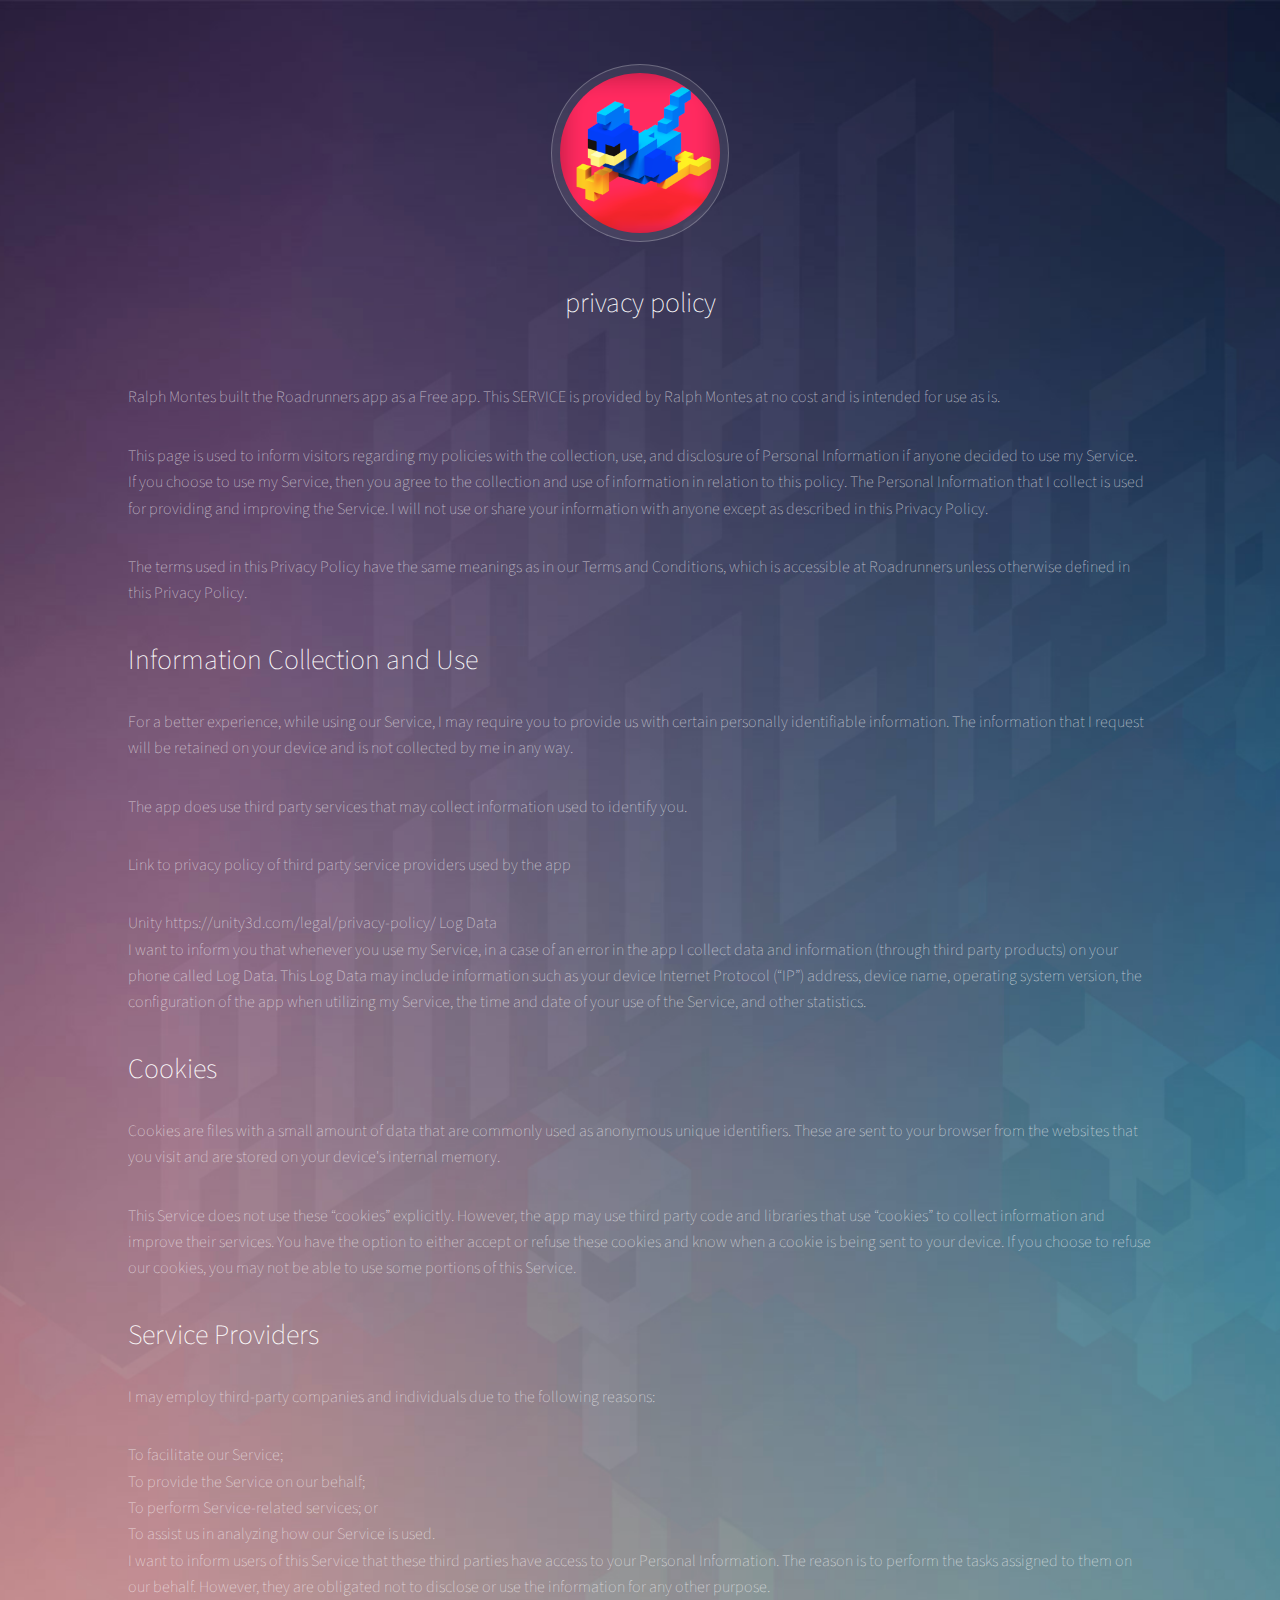
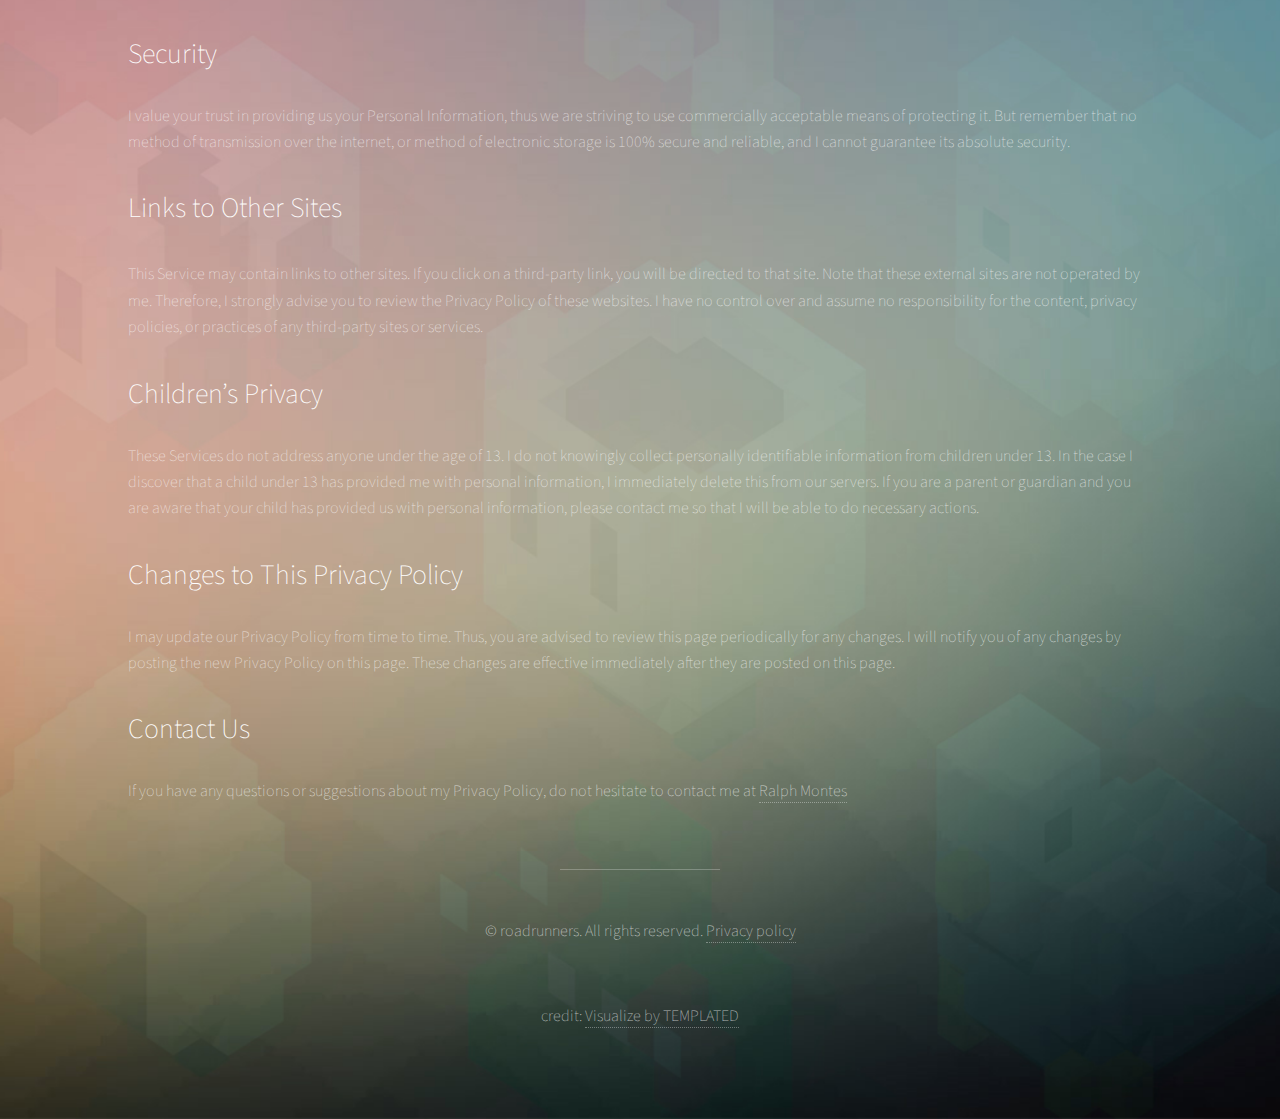
==== commit a87f7549: "Add files via upload" ====
--- a/privacypolicy.html
+++ b/privacypolicy.html
@@ -19,88 +19,67 @@
 				<!-- Header -->
 					<header id="header">
 						<span class="avatar"><img src="images/avatar.jpg" alt="" /></span>
-						<h1><strong>roadrunners</strong><br/>
-                        Epic Arcade Game<br/>
-						coming to the app store<br/>
-                       <!-- <img src="images/badge.png" alt="" /> --></h1>
-						<ul class="icons">
-							<li><a href="https://twitter.com/?prefetchTimestamp=1560067220308" class="icon style2 fa-twitter"><span class="label">Twitter</span></a></li>
-							<li><a href="#" class="icon style2 fa-facebook"><span class="label">Facebook</span></a></li>
-							<li><a href="https://www.instagram.com" class="icon style2 fa-instagram"><span class="label">Instagram</span></a></li>
-							<li><a href="mailto:lcsmnt@protonmail.com" class="icon style2 fa-envelope-o"><span class="label">Email</span></a></li>
-						</ul>
+						<h1><strong>privacy policy</strong>
 					</header>
 
 				<!-- Main -->
-					<section id="main">
-
-						<!-- Thumbnails -->
-							<section class="thumbnails">
-								<div>
-									<a href="images/fulls/01.jpg">
-										<img src="images/thumbs/x1.jpg" alt="" />
-									</a>
-									<!--<a href="images/fulls/02.jpg">
-										<img src="images/thumbs/x2.jpg" alt="" />
-										<h3>Lorem ipsum dolor sit amet</h3>
-									</a> -->
-								</div>
-								<div>
-									<a href="images/fulls/03.jpg">
-										<img src="images/thumbs/x4.jpg" alt="" />
-									</a>
-									<a href="images/fulls/04.jpg">
-                                        <blockquote class="twitter-tweet" data-lang="en"><p lang="und" dir="ltr">&mdash; RoadRunners (@RoadRunnersApp) <a href="https://twitter.com/RoadRunnersApp/status/1133110046114615296?ref_src=twsrc%5Etfw">May 27, 2019</a></blockquote> <script async src="https://platform.twitter.com/widgets.js" charset="utf-8"></script>
-									</a>
-									<!--<a href="images/fulls/05.jpg">
-										<img src="images/thumbs/launch.jpg" alt="" />
-										<h3>Lorem ipsum dolor sit amet</h3>
-									</a> -->
-								</div>
-								<div>
-									<a href="images/fulls/06.jpg">
-										<img src="images/thumbs/x6.jpg" alt="" />
-									</a>
-									<!--<a href="images/fulls/07.jpg">
-										<img src="images/thumbs/x5.jpg" alt="" />
-										<h3>Lorem ipsum dolor sit amet</h3>
-									</a> -->
-								</div>
-							</section>
-
-					</section>
-                    
-                    <section id="main">
+					<p>Ralph Montes built the Roadrunners app as a Free app. This SERVICE is provided by Ralph Montes at no cost and is intended for use as is.</p>
                         
-                        <!-- Thumbnails 2 -->
-                        <section class="thumbnails">
-                            <div>
-                                <a href="images/fulls/BikeAR.jpg">
-                                    <img src="images/thumbs/BikeAR.jpg" alt="" />
-                                </a>
-                                <a href="images/fulls/02.jpg">
-                                 <img src="images/thumbs/ParakeetAR.jpg" alt="" />
-                                 </a>
-                            </div>
-                            <div>
-                                <a href="images/fulls/CrabAR.jpg">
-                                    <img src="images/thumbs/CrabAR.jpg" alt="" />
-                                </a>
-                                <a href="images/fulls/NoAR.jpg">
-                                    <img src="images/thumbs/PugAR.jpg" alt="" />
-                                </a>
-                            </div>
-                            <div>
-                                <a href="images/fulls/OldTubAR.jpg">
-                                    <img src="images/thumbs/OldTubAR.jpg" alt="" />
-                                </a>
-                                <a href="images/fulls/NoAR.jpg">
-                                    <img src="images/thumbs/NoAR.jpg" alt="" />
-                                </a>
-                            </div>
-                        </section>
+                        This page is used to inform visitors regarding my policies with the collection, use, and disclosure of Personal Information if anyone decided to use my Service.
                         
-                    </section>
+                        <p>If you choose to use my Service, then you agree to the collection and use of information in relation to this policy. The Personal Information that I collect is used for providing and improving the Service. I will not use or share your information with anyone except as described in this Privacy Policy.</p>
+                        
+                        <p>The terms used in this Privacy Policy have the same meanings as in our Terms and Conditions, which is accessible at Roadrunners unless otherwise defined in this Privacy Policy.</p>
+                        
+                        <h1><strong>Information Collection and Use</strong></h1>
+                        
+                       <p> For a better experience, while using our Service, I may require you to provide us with certain personally identifiable information. The information that I request will be retained on your device and is not collected by me in any way.</p>
+                        
+                        <p>The app does use third party services that may collect information used to identify you.</p>
+                        
+                        </p>Link to privacy policy of third party service providers used by the app</p>
+                        
+                        Unity https://unity3d.com/legal/privacy-policy/
+                        Log Data
+                        
+                        <p>I want to inform you that whenever you use my Service, in a case of an error in the app I collect data and information (through third party products) on your phone called Log Data. This Log Data may include information such as your device Internet Protocol (“IP”) address, device name, operating system version, the configuration of the app when utilizing my Service, the time and date of your use of the Service, and other statistics.</p>
+                        
+                        <h1><strong>Cookies</strong></h1>
+                        
+                        <p>Cookies are files with a small amount of data that are commonly used as anonymous unique identifiers. These are sent to your browser from the websites that you visit and are stored on your device's internal memory.</p>
+                        
+                        <p>This Service does not use these “cookies” explicitly. However, the app may use third party code and libraries that use “cookies” to collect information and improve their services. You have the option to either accept or refuse these cookies and know when a cookie is being sent to your device. If you choose to refuse our cookies, you may not be able to use some portions of this Service.<p>
+                        
+                        <h1><strong>Service Providers</strong></h1>
+                        
+                        <p>I may employ third-party companies and individuals due to the following reasons:</p>
+                        
+                       <p> To facilitate our Service;</br>
+                        To provide the Service on our behalf;</br>
+                        To perform Service-related services; or</br>
+                        To assist us in analyzing how our Service is used.</br>
+                        I want to inform users of this Service that these third parties have access to your Personal Information. The reason is to perform the tasks assigned to them on our behalf. However, they are obligated not to disclose or use the information for any other purpose.</p>
+                        
+                        <h1><strong>Security</strong></h1>
+                        
+                        <p>I value your trust in providing us your Personal Information, thus we are striving to use commercially acceptable means of protecting it. But remember that no method of transmission over the internet, or method of electronic storage is 100% secure and reliable, and I cannot guarantee its absolute security.</p>
+                        
+                        <h1><strong>Links to Other Sites</strong></h1>
+                        
+                        </p>This Service may contain links to other sites. If you click on a third-party link, you will be directed to that site. Note that these external sites are not operated by me. Therefore, I strongly advise you to review the Privacy Policy of these websites. I have no control over and assume no responsibility for the content, privacy policies, or practices of any third-party sites or services.<p>
+                        
+                        <h1><strong>Children’s Privacy</strong></h1>
+                        
+                        <p>These Services do not address anyone under the age of 13. I do not knowingly collect personally identifiable information from children under 13. In the case I discover that a child under 13 has provided me with personal information, I immediately delete this from our servers. If you are a parent or guardian and you are aware that your child has provided us with personal information, please contact me so that I will be able to do necessary actions.</p>
+                        
+                        <h1><strong>Changes to This Privacy Policy</strong></h1>
+                        
+                        <p>I may update our Privacy Policy from time to time. Thus, you are advised to review this page periodically for any changes. I will notify you of any changes by posting the new Privacy Policy on this page. These changes are effective immediately after they are posted on this page.<p>
+                        
+                        <h1><strong>Contact Us</strong></h1>
+                        
+                        <p>If you have any questions or suggestions about my Privacy Policy, do not hesitate to contact me at <a href="mailto:lcsmnt@protonmail.com">Ralph Montes</a></p>
+                        
                     
                     
                     
--- a/assets/css/main.css
+++ b/assets/css/main.css
@@ -1960,6 +1960,61 @@
 			.image.main img {
 				width: 100%;
 			}
+
+/* video */
+.iframe {
+    border-radius: 4px;
+    border: 0;
+    display: inline-block;
+    position: relative;
+}
+
+.iframe iframe {
+    border-radius: 4px;
+    display: block;
+}
+
+.iframe.left, .iframe.right {
+    max-width: 40%;
+}
+
+.iframe.left iframe, .iframe.right iframe {
+    width: 100%;
+}
+
+.iframe.left {
+    float: left;
+    padding: 0 1.5em 1em 0;
+    top: 0.25em;
+}
+
+.iframe.right {
+    float: right;
+    padding: 0 0 1em 1.5em;
+    top: 0.25em;
+}
+
+.iframe.fit {
+    display: block;
+    margin: 0 0 2em 0;
+    width: 100%;
+}
+
+.iframe.fit iframe {
+    width: 100%;
+}
+
+.iframe.secondary {
+    display: block;
+    margin: 0 0 3em 0;
+    width: 100%;
+}
+
+.iframe.secondary iframe {
+    width: 100%;
+}
+    
+
 
 /* List */
 
@@ -2488,6 +2543,7 @@
 
 		}
 
+
 /* Poptrox */
 
 	.poptrox-popup {
@@ -2614,6 +2670,7 @@
 
 		}
 
+
 /* Footer */
 
 	#footer {
@@ -2635,4 +2692,4 @@
 				padding: 2em 0 2em 0;
 			}
 
-		}+		}
